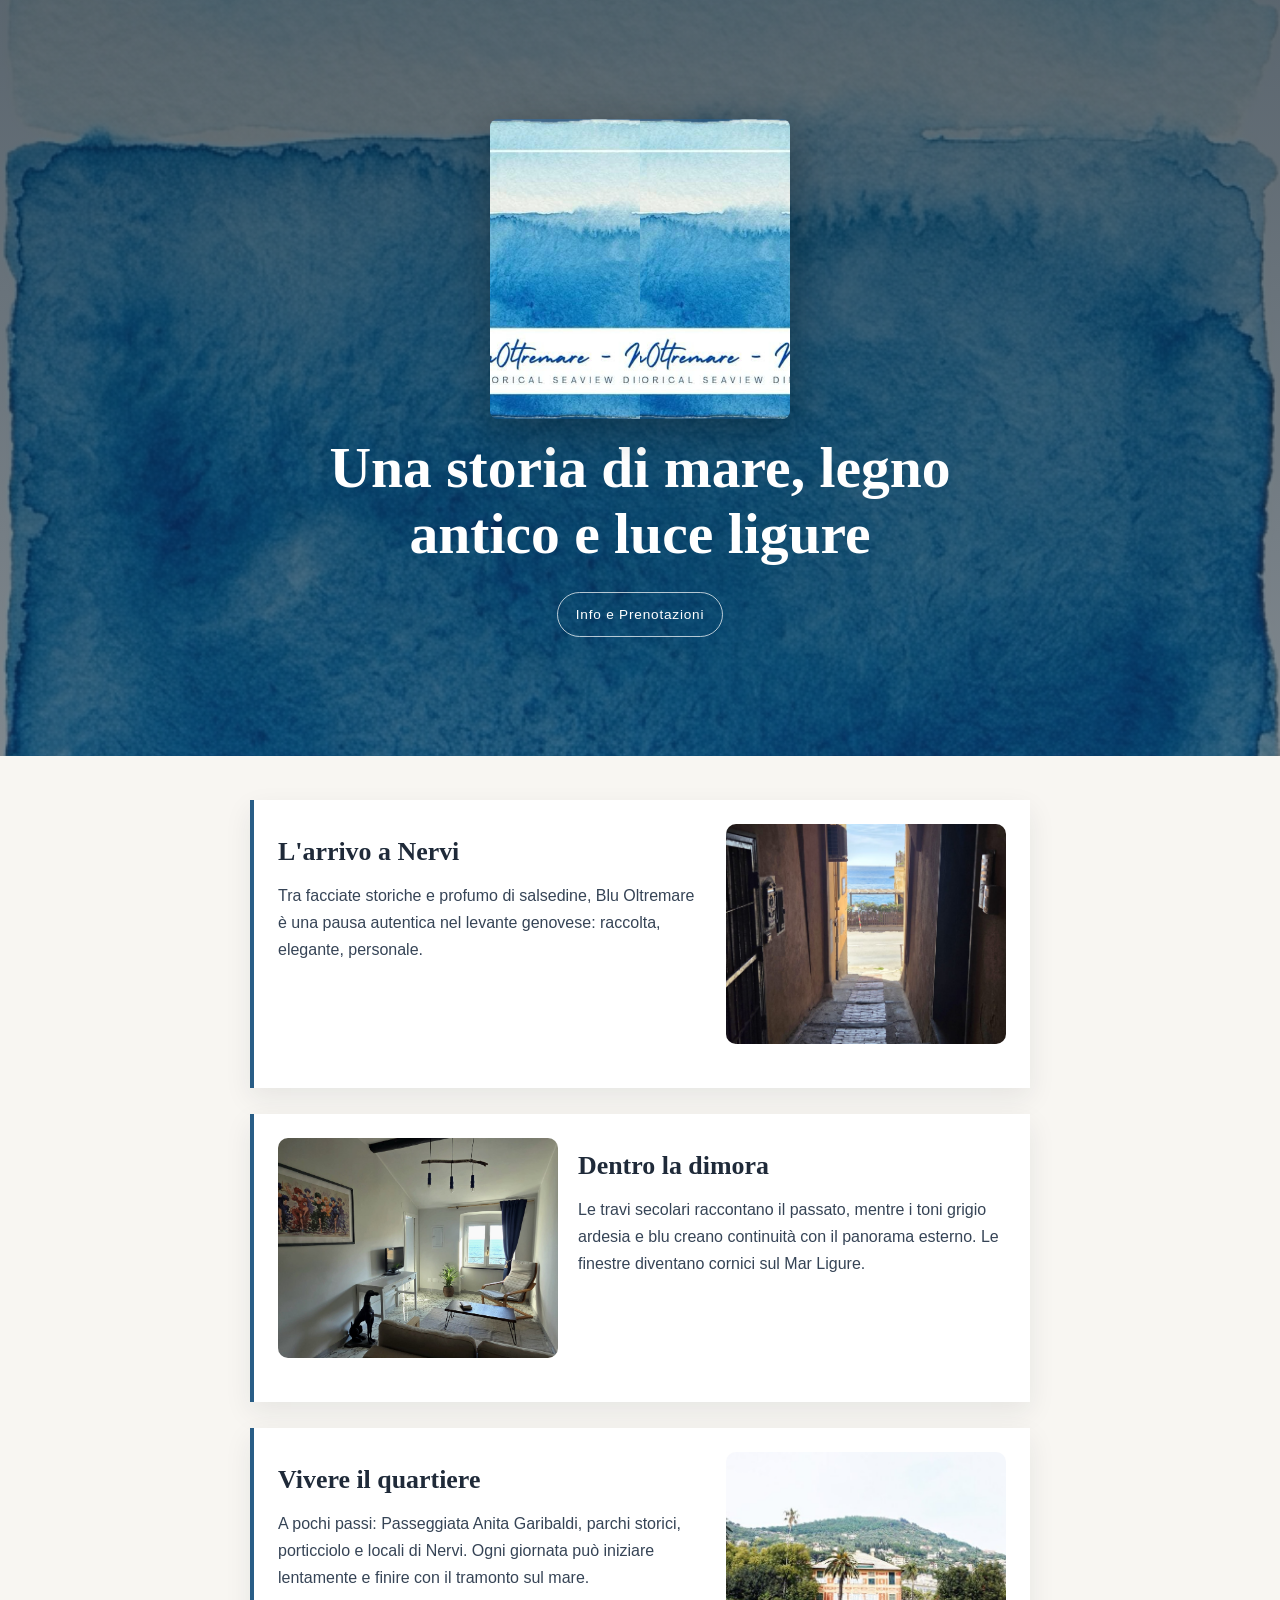
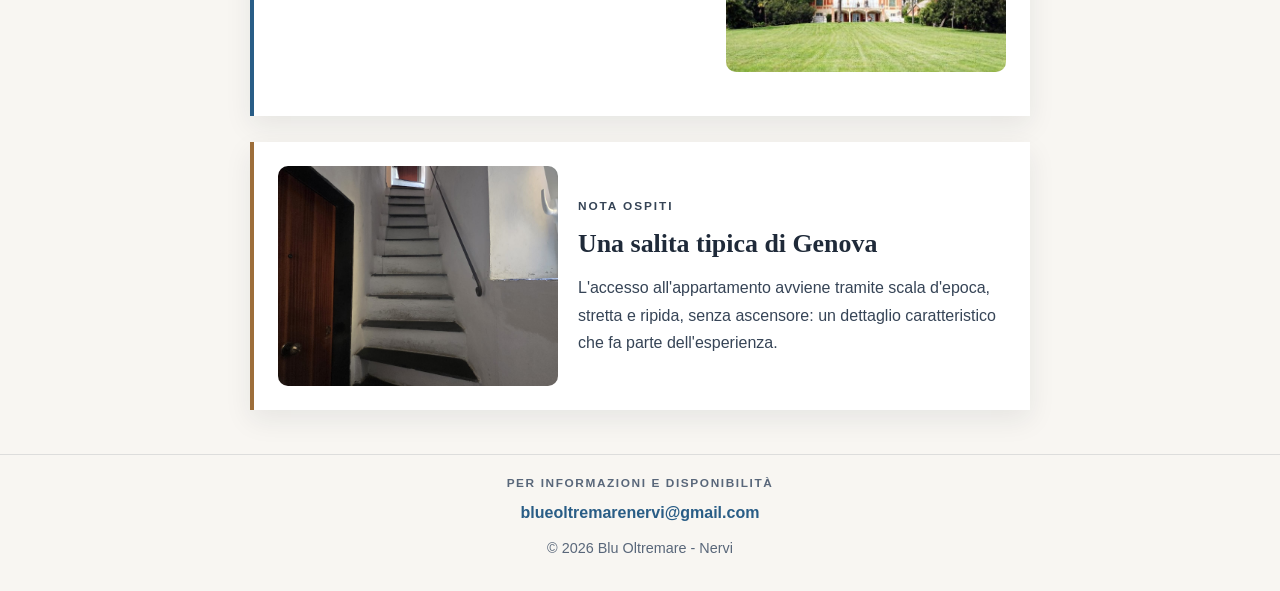
==== index10.html @ a280a7d9 "Update HTML with curtain logo animation structure" ====
<!DOCTYPE html>
<html lang="it">
<head>
    <meta charset="UTF-8">
    <meta name="viewport" content="width=device-width, initial-scale=1.0">
    <meta name="description" content="Blu Oltremare - Nervi: proposta editoriale narrativa per homepage immersiva.">
    <title>Blu Oltremare - Nervi | Proposta 8 Storytelling</title>
    <link rel="stylesheet" href="style10.css">
</head>
<script src="slider.js"></script>
<script>
  document.addEventListener('DOMContentLoaded', function () {
    const cards = document.querySelectorAll('.accordion-card');

    cards.forEach((card) => {
      card.addEventListener('click', function (event) {
        if (event.target.closest('.slider-arrow')) return;

        const wasActive = card.classList.contains('active');

        cards.forEach((c) => c.classList.remove('active'));

        if (!wasActive) {
          card.classList.add('active');
          setTimeout(() => {
            card.scrollIntoView({ behavior: 'smooth', block: 'start' });
          }, 120);
        }
      });

      card.addEventListener('keydown', function (event) {
        if (event.key === 'Enter' || event.key === ' ') {
          event.preventDefault();
          card.click();
        }
      });
    });

    // Animazione tenda del logo
    const logoContainer = document.querySelector('.logo-container');
    if (logoContainer) {
      logoContainer.addEventListener('click', function () {
        logoContainer.classList.toggle('opened');
      });
    }
  });
</script>
<body>
    <header class="cover">
        <div class="shade"></div>
        <div class="cover-inner">
            <div class="logo-container">
                <video class="background-video" autoplay muted loop>
                    <source src="mare.mp4" type="video/mp4">
                    Il tuo browser non supporta il video HTML5
                </video>
                <div class="logo-curtain logo-curtain-left">
                    <img src="logo1.png" alt="Blu Oltremare - Nervi" class="logo">
                </div>
                <div class="logo-curtain logo-curtain-right">
                    <img src="logo1.png" alt="Blu Oltremare - Nervi" class="logo">
                </div>
            </div>
            <h1>Una storia di mare, legno antico e luce ligure</h1>
            <a href="mailto:blueoltremarenervi@gmail.com" class="scroll-link">Info e Prenotazioni</a>
        </div>
    </header>

    <main id="racconto" class="story">
        <section class="chapter chapter-card accordion-card" tabindex="0">
            <div class="chapter-content">
                <p class="chapter-label"></p>
                <h2>L'arrivo a Nervi</h2>
                <p>Tra facciate storiche e profumo di salsedine, Blu Oltremare è una pausa autentica nel levante genovese: raccolta, elegante, personale.</p>
            </div>
            <div class="chapter-visual-small" aria-hidden="true">
                <img src="card1_1.jpg" alt="Vista dell'appartamento Blu Oltremare a Nervi">
            </div>
            <div class="chapter-visual-expanded" aria-hidden="true">
                <div class="slider-container">
                    <button class="slider-arrow slider-prev" aria-label="Immagine precedente">❮</button>
                    <div class="slider-wrapper">
                        <div class="slider-track">
                            <div class="slider-slide">
                                <img src="card1_1.jpg" alt="L'arrivo a Nervi - Immagine 1">
                            </div>
                            <div class="slider-slide">
                                <img src="card1_2.jpg" alt="Fantastica vista - Immagine 2">
                            </div>
                        </div>
                    </div>
                    <button class="slider-arrow slider-next" aria-label="Immagine successiva">❯</button>
                </div>
            </div>
        </section>

        <section class="chapter chapter-card accordion-card reverse-accordion" tabindex="0">
            <div class="chapter-content">
                <p class="chapter-label"></p>
                <h2>Dentro la dimora</h2>
                <p>Le travi secolari raccontano il passato, mentre i toni grigio ardesia e blu creano continuità con il panorama esterno. Le finestre diventano cornici sul Mar Ligure.</p>
            </div>
            <div class="chapter-visual-small" aria-hidden="true">
                <img src="card2_1.jpg" alt="Interno della dimora Blu Oltremare a Nervi">
            </div>
            <div class="chapter-visual-expanded" aria-hidden="true">
                <div class="slider-container">
                    <button class="slider-arrow slider-prev" aria-label="Immagine precedente">❮</button>
                    <div class="slider-wrapper">
                        <div class="slider-track">
                            <div class="slider-slide">
                                <img src="card2_1.jpg" alt="Dentro la dimora - Immagine 1">
                            </div>
                            <div class="slider-slide">
                                <img src="card2_2.jpg" alt="Dentro la dimora - Immagine 2">
                            </div>
                            <div class="slider-slide">
                                <img src="card2_3.jpg" alt="Dentro la dimora - Immagine 3">
                            </div>
                        </div>
                    </div>
                    <button class="slider-arrow slider-next" aria-label="Immagine successiva">❯</button>
                </div>
            </div>
        </section>

        <section class="chapter chapter-card accordion-card" tabindex="0">
            <div class="chapter-content">
                <p class="chapter-label"></p>
                <h2>Vivere il quartiere</h2>
                <p>A pochi passi: Passeggiata Anita Garibaldi, parchi storici, porticciolo e locali di Nervi. Ogni giornata può iniziare lentamente e finire con il tramonto sul mare.</p>
            </div>
            <div class="chapter-visual-small" aria-hidden="true">
                <img src="card3_1.jpg" alt="Vivere il quartiere di Nervi">
            </div>
            <div class="chapter-visual-expanded" aria-hidden="true">
                <div class="slider-container">
                    <button class="slider-arrow slider-prev" aria-label="Immagine precedente">❮</button>
                    <div class="slider-wrapper">
                        <div class="slider-track">
                            <div class="slider-slide">
                                <img src="card3_1.jpg" alt="Vivere il quartiere - Immagine 1">
                            </div>
                            <div class="slider-slide">
                                <img src="card3_2.jpg" alt="Vivere il quartiere - Immagine 2">
                            </div>
                            <div class="slider-slide">
                                <img src="card3_3.jpg" alt="Vivere il quartiere - Immagine 3">
                            </div>
                        </div>
                    </div>
                    <button class="slider-arrow slider-next" aria-label="Immagine successiva">❯</button>
                </div>
            </div>
        </section>

        <section class="chapter note">
            <div class="chapter-visual-small" aria-hidden="true">
                <img src="card4_1.jpg" alt="Nota ospiti - Scala d'epoca dell'appartamento">
            </div>
            <div class="chapter-content">
                <p class="chapter-label">Nota ospiti</p>
                <h2>Una salita tipica di Genova</h2>
                <p>L'accesso all'appartamento avviene tramite scala d'epoca, stretta e ripida, senza ascensore: un dettaglio caratteristico che fa parte dell'esperienza.</p>
            </div>
        </section>
    </main>

    <footer class="footer">
        <p class="contact">Per informazioni e disponibilità</p>
        <a href="mailto:blueoltremarenervi@gmail.com">blueoltremarenervi@gmail.com</a>
        <p class="copy">&copy; 2026 Blu Oltremare - Nervi</p>
    </footer>

    <script src="slider.js"></script>
</body>
</html>
---- style10.css ----
:root {
    --ink: #1f2a39;
    --paper: #f8f6f2;
    --paper-2: #f0ece4;
    --accent: #295d86;
    --muted: #59677a;
}

* {
    box-sizing: border-box;
    margin: 0;
    padding: 0;
}

html {
    scroll-behavior: smooth;
}

body {
    font-family: "Inter", "Segoe UI", Arial, sans-serif;
    background: var(--paper);
    color: var(--ink);
    line-height: 1.7;
}

.cover {
    position: relative;
    min-height: 84vh;
    background: url("sfondo.png") center/cover no-repeat;
    display: grid;
    place-items: center;
    padding: 26px 20px;
}

.shade {
    position: absolute;
    inset: 0;
    background: linear-gradient(180deg, rgba(9, 27, 43, 0.66), rgba(9, 27, 43, 0.5));
}

.cover-inner {
    position: relative;
    max-width: 780px;
    text-align: center;
    color: #ffffff;
}

/* Logo Container - Tenda animata */
.logo-container {
    position: relative;
    width: 300px;
    height: 300px;
    margin: 0 auto 16px;
    cursor: pointer;
    overflow: hidden;
    border-radius: 8px;
    box-shadow: 0 10px 40px rgba(0, 0, 0, 0.3);
}

.background-video {
    position: absolute;
    top: 0;
    left: 0;
    width: 100%;
    height: 100%;
    object-fit: cover;
    z-index: 1;
}

.logo-curtain {
    position: absolute;
    top: 0;
    width: 50%;
    height: 100%;
    display: flex;
    align-items: center;
    justify-content: center;
    z-index: 10;
    transition: transform 0.8s cubic-bezier(0.4, 0, 0.2, 1);
    overflow: hidden;
}

.logo-curtain-left {
    left: 0;
    transform: translateX(0);
}

.logo-curtain-right {
    right: 0;
    transform: translateX(0);
}

.logo-container.opened .logo-curtain-left {
    transform: translateX(-100%);
}

.logo-container.opened .logo-curtain-right {
    transform: translateX(100%);
}

.logo {
    width: 100%;
    height: 100%;
    object-fit: cover;
    display: block;
}

/* Stile del background sotto le tende */
.logo-container::before {
    content: '';
    position: absolute;
    top: 0;
    left: 0;
    right: 0;
    bottom: 0;
    background: linear-gradient(135deg, rgba(0, 102, 204, 0.3), rgba(0, 51, 102, 0.3));
    z-index: 0;
}

.tag {
    text-transform: uppercase;
    letter-spacing: 0.2rem;
    font-size: 0.74rem;
    margin-bottom: 10px;
}

h1 {
    font-family: "Georgia", "Times New Roman", serif;
    font-size: clamp(2.1rem, 4.9vw, 3.6rem);
    line-height: 1.16;
    margin-bottom: 24px;
}

.scroll-link {
    display: inline-block;
    color: #ffffff;
    text-decoration: none;
    border: 1px solid rgba(255, 255, 255, 0.7);
    border-radius: 999px;
    padding: 10px 18px;
    font-size: 0.85rem;
    letter-spacing: 0.05rem;
}

.scroll-link:hover {
    background: rgba(255, 255, 255, 0.15);
}

.story {
    max-width: 820px;
    margin: 0 auto;
    padding: 44px 20px;
    display: grid;
    gap: 26px;
}

.chapter {
    background: #ffffff;
    border-left: 4px solid var(--accent);
    box-shadow: 0 10px 26px rgba(31, 42, 57, 0.08);
    padding: 24px;
}

.chapter.alt {
    background: var(--paper-2);
}

.chapter.note {
    border-left-color: #9d6e3a;
    display: grid;
    grid-template-columns: 280px 1fr;
    gap: 20px;
    align-items: center;
}

.chapter-label {
    text-transform: uppercase;
    letter-spacing: 0.12rem;
    font-size: 0.74rem;
    color: var(--muted);
    font-weight: 700;
    margin-bottom: 6px;
}

.chapter h2 {
    font-family: "Georgia", "Times New Roman", serif;
    font-size: 1.62rem;
    margin-bottom: 8px;
}

.chapter p {
    color: #364456;
}

.chapter-card {
    display: grid;
    grid-template-columns: 1fr 280px;
    gap: 20px;
    align-items: center;
    cursor: pointer;
}

.chapter-card.accordion-card {
    display: grid;
    grid-template-columns: 1fr 280px;
    gap: 20px;
    align-items: flex-start;
}

.chapter-card.accordion-card .chapter-content {
    grid-column: 1;
    grid-row: 1 / 3;
    opacity: 1;
    transform: translateX(0);
}

.chapter-card.accordion-card .chapter-visual-small {
    grid-column: 2;
    grid-row: 1;
}

.chapter-card.accordion-card .chapter-visual-expanded {
    grid-column: 1 / -1;
    grid-row: 2;
    display: none;
    min-width: 0;
    width: 100%;
}

.chapter-card.accordion-card.reverse-accordion {
    grid-template-columns: 280px 1fr;
}

.chapter-card.accordion-card.reverse-accordion .chapter-content {
    grid-column: 2;
    grid-row: 1 / 3;
}

.chapter-card.accordion-card.reverse-accordion .chapter-visual-small {
    grid-column: 1;
    grid-row: 1;
}

.chapter-card.accordion-card.reverse-accordion .chapter-visual-expanded {
    grid-column: 1 / -1;
    grid-row: 2;
    display: none;
}

@media (hover: hover) {
    .chapter-card.accordion-card:hover .chapter-visual-expanded,
    .chapter-card.accordion-card:focus .chapter-visual-expanded,
    .chapter-card.accordion-card:focus-within .chapter-visual-expanded {
        display: block;
    }
}

@media (hover: none) and (max-width: 640px) {
    .chapter-card.accordion-card.active .chapter-visual-expanded {
        display: block;
    }
}

.chapter-content {
    opacity: 1;
    transform: translateX(0);
}

.chapter-visual {
    border-radius: 10px;
    overflow: hidden;
    transition: opacity 0.35s ease, transform 0.35s ease;
    opacity: 1;
    transform: translateX(0);
}

.chapter-visual-small {
    border-radius: 10px;
    overflow: hidden;
    width: 280px;
    height: 220px;
}

.chapter-visual-small img {
    width: 100%;
    height: 100%;
    object-fit: cover;
    display: block;
}

.chapter-visual-expanded {
    border-radius: 10px;
    overflow: hidden;
    width: 100%;
    min-width: 0;
}

.slider-container {
    display: grid;
    grid-template-columns: 40px minmax(0, 1fr) 40px;
    align-items: center;
    gap: 12px;
    width: 100%;
    aspect-ratio: 1 / 1;
    min-width: 0;
}

.slider-wrapper {
    width: 100%;
    height: 100%;
    overflow: hidden;
    border-radius: 10px;
    min-width: 0;
    min-height: 0;
}

.slider-track {
    display: flex;
    width: 100%;
    height: 100%;
    transition: transform 0.4s ease;
    will-change: transform;
}

.slider-slide {
    flex: 0 0 100%;
    width: 100%;
    height: 100%;
    overflow: hidden;
    min-width: 100%;
}

.slider-slide img {
    width: 100%;
    height: 100%;
    object-fit: contain;
    display: block;
    background: #ffffff;
}

.slider-arrow {
    width: 40px;
    height: 40px;
    background: rgba(41, 93, 134, 0.8);
    border: none;
    color: #ffffff;
    font-size: 1.2rem;
    cursor: pointer;
    border-radius: 50%;
    display: flex;
    align-items: center;
    justify-content: center;
    transition: background 0.3s ease, transform 0.2s ease;
}

.slider-arrow:hover {
    background: rgba(41, 93, 134, 1);
}

.slider-arrow:active {
    transform: scale(0.95);
}

.chapter-card:focus-visible {
    outline: 2px solid rgba(41, 93, 134, 0.45);
    outline-offset: 3px;
}

.footer {
    text-align: center;
    padding: 18px 20px 30px;
    border-top: 1px solid rgba(31, 42, 57, 0.12);
}

.contact {
    text-transform: uppercase;
    letter-spacing: 0.1rem;
    font-size: 0.74rem;
    color: var(--muted);
    margin-bottom: 6px;
    font-weight: 700;
}

.footer a {
    color: var(--accent);
    font-weight: 700;
    text-decoration: none;
    word-break: break-all;
}

.footer a:hover {
    text-decoration: underline;
}

.copy {
    color: var(--muted);
    margin-top: 10px;
    font-size: 0.9rem;
}

@media (max-width: 640px) {
    .chapter {
        padding: 20px;
    }

    .chapter h2 {
        font-size: 1.4rem;
    }

    .chapter-card {
        grid-template-columns: 1fr;
    }

    .chapter.note {
        grid-template-columns: 100px 1fr;
        gap: 12px;
    }

    .chapter.note .chapter-visual-small {
        width: 100px;
        height: 100px;
    }

    .chapter-card.accordion-card {
        grid-template-columns: 1fr 100px;
        gap: 12px;
    }

    .chapter-card.accordion-card .chapter-content {
        grid-column: 1;
        grid-row: 1 / 3;
    }

    .chapter-card.accordion-card .chapter-visual-small {
        grid-column: 2;
        grid-row: 1 / 3;
        width: 100px;
        height: 100px;
    }

    .chapter-card.accordion-card .chapter-visual-expanded {
        grid-column: 1 / -1;
        grid-row: 3;
        display: none;
        width: 100%;
    }

    .chapter-card.accordion-card.active .chapter-visual-expanded {
        display: block;
    }

    .chapter-card.accordion-card.reverse-accordion {
        grid-template-columns: 100px 1fr;
        gap: 12px;
    }

    .chapter-card.accordion-card.reverse-accordion .chapter-visual-small {
        grid-column: 1;
        grid-row: 1 / 3;
        width: 100px;
        height: 100px;
    }

    .chapter-card.accordion-card.reverse-accordion .chapter-content {
        grid-column: 2;
        grid-row: 1 / 3;
    }

    .chapter-card.accordion-card.reverse-accordion .chapter-visual-expanded {
        grid-column: 1 / -1;
        grid-row: 3;
        display: none;
        width: 100%;
    }

    .chapter-card.accordion-card.reverse-accordion.active .chapter-visual-expanded {
        display: block;
    }

    .chapter-content {
        opacity: 1;
        transform: none;
    }

    .chapter-visual {
        opacity: 1;
        transform: none;
    }

    .slider-container {
        aspect-ratio: 1 / 1;
        grid-template-columns: 32px minmax(0, 1fr) 32px;
        gap: 8px;
    }

    .slider-arrow {
        width: 32px;
        height: 32px;
        font-size: 1rem;
    }

    .logo-container {
        width: 200px;
        height: 200px;
    }
}
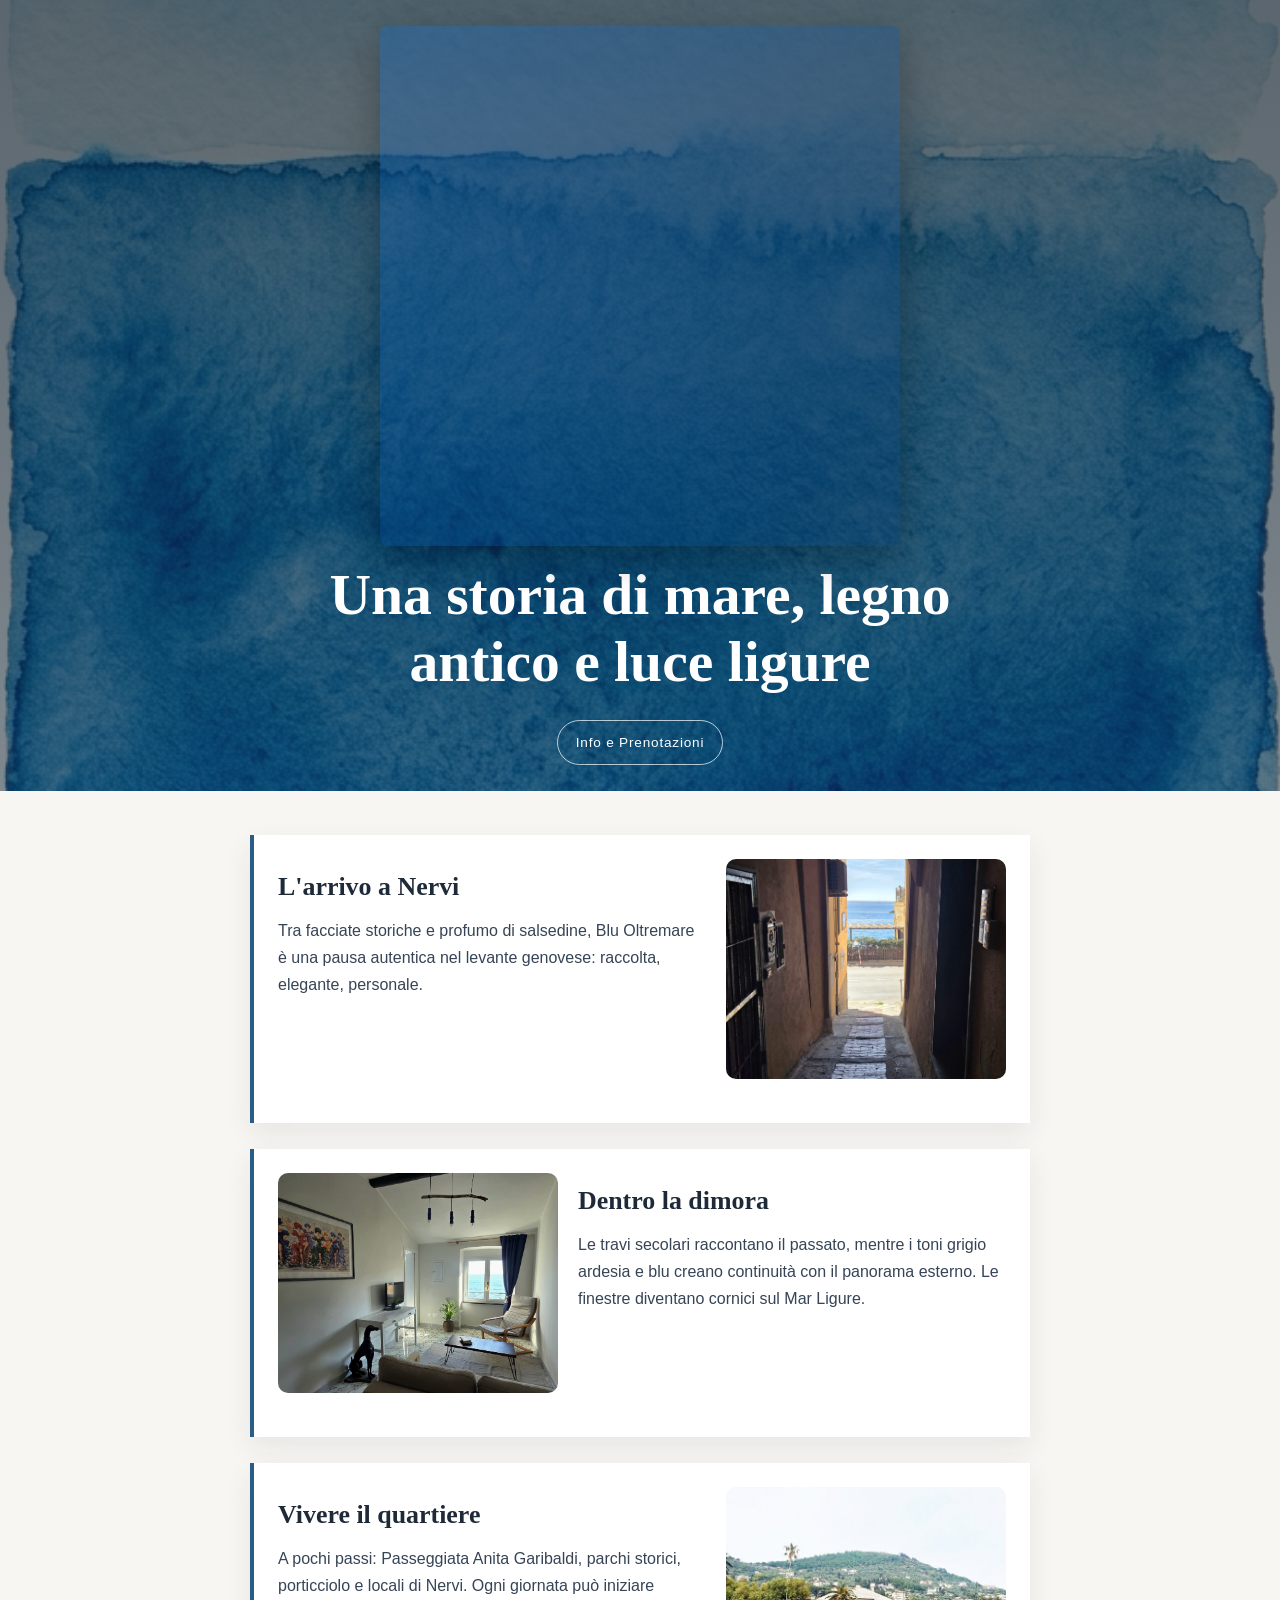
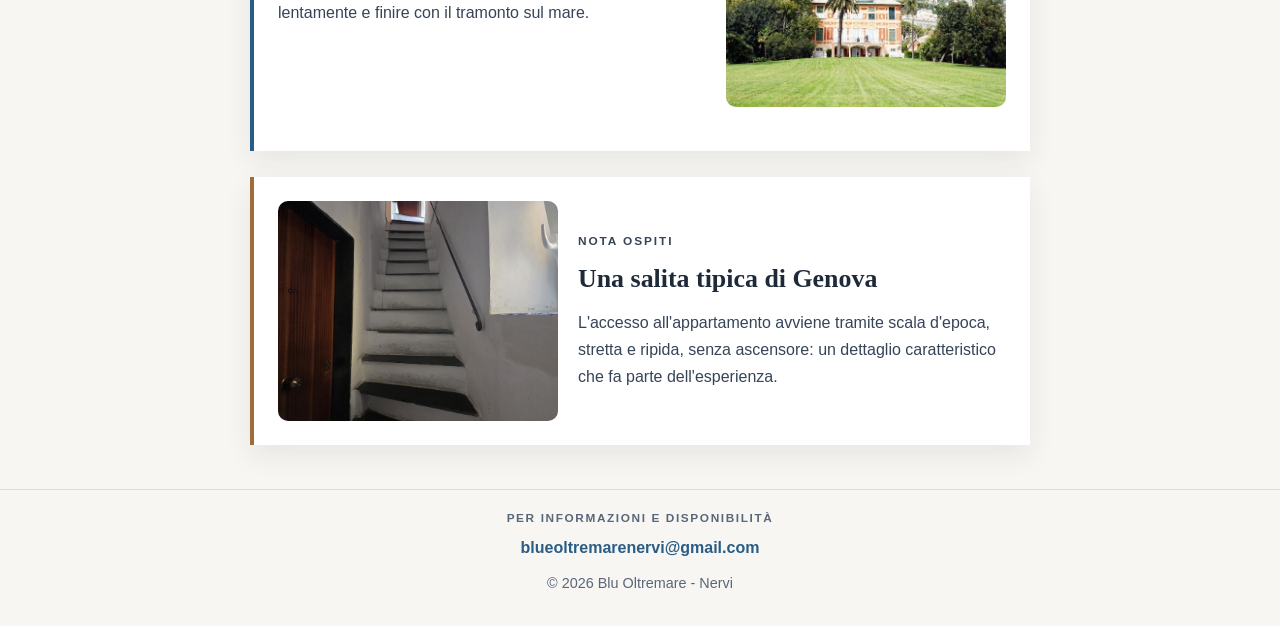
==== commit 97a5d71f: "Add 1 second auto-open delay for curtain logo animation" ====
--- a/index10.html
+++ b/index10.html
@@ -39,6 +39,12 @@
     // Animazione tenda del logo
     const logoContainer = document.querySelector('.logo-container');
     if (logoContainer) {
+      // Apertura automatica al caricamento dopo 1 secondo
+      setTimeout(() => {
+        logoContainer.classList.add('opened');
+      }, 1000);
+
+      // Click per toggle
       logoContainer.addEventListener('click', function () {
         logoContainer.classList.toggle('opened');
       });
--- a/style10.css
+++ b/style10.css
@@ -48,8 +48,9 @@
 /* Logo Container - Tenda animata */
 .logo-container {
     position: relative;
-    width: 300px;
-    height: 300px;
+    width: min(520px, 95%);
+    height: auto;
+    aspect-ratio: 1;
     margin: 0 auto 16px;
     cursor: pointer;
     overflow: hidden;
@@ -78,6 +79,7 @@
     z-index: 10;
     transition: transform 0.8s cubic-bezier(0.4, 0, 0.2, 1);
     overflow: hidden;
+    background: var(--paper);
 }
 
 .logo-curtain-left {
@@ -103,6 +105,14 @@
     height: 100%;
     object-fit: cover;
     display: block;
+}
+
+.logo-curtain-left .logo {
+    object-position: left center;
+}
+
+.logo-curtain-right .logo {
+    object-position: right center;
 }
 
 /* Stile del background sotto le tende */
@@ -500,7 +510,7 @@
     }
 
     .logo-container {
-        width: 200px;
-        height: 200px;
-    }
-}
+        width: min(400px, 95%);
+        height: auto;
+    }
+}
